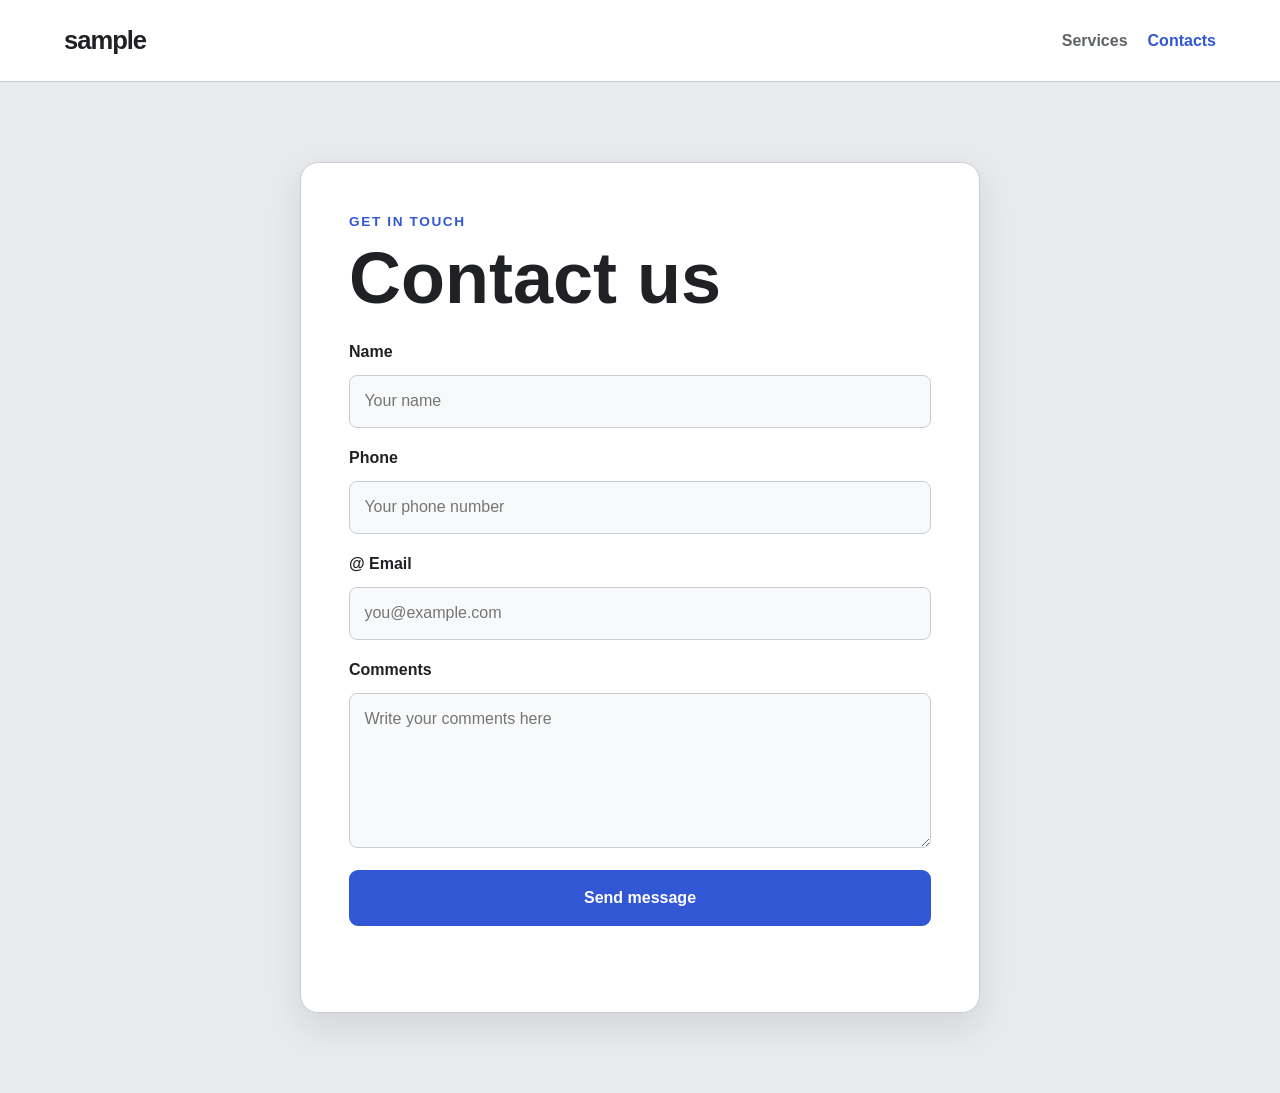
==== Sample_website/Contacts.html @ 57686302 "Initial website commit" ====
<!DOCTYPE html>
<html lang="en">
<head>
  <meta charset="UTF-8">
  <meta name="viewport" content="width=device-width, initial-scale=1.0">
  <title>Sample | Contacts</title>
  <link rel="stylesheet" href="design.css">
</head>
<body>
  <header class="site-header">
    <a class="logo" href="main.html">sample</a>
    <nav aria-label="Main navigation">
      <a href="Services.html">Services</a>
      <a aria-current="page" href="Contacts.html">Contacts</a>
    </nav>
  </header>

  <main class="page-content">
    <section class="contact-card card">
      <p class="eyebrow">Get in touch</p>
      <h1>Contact us</h1>
      <form id="contact-form">
        <label for="name">Name</label>
        <input id="name" name="name" type="text" placeholder="Your name" required>

        <label for="phone">Phone</label>
        <input id="phone" name="phone" type="tel" placeholder="Your phone number" required>

        <label for="email">@ Email</label>
        <input id="email" name="email" type="email" placeholder="you@example.com" required>

        <label for="comments">Comments</label>
        <textarea id="comments" name="comments" rows="5" placeholder="Write your comments here" required></textarea>

        <button type="submit">Send message</button>
        <p id="form-message" class="form-message" role="status" aria-live="polite"></p>
      </form>
    </section>
  </main>

  <script src="action.js"></script>
</body>
</html>
---- Sample_website/design.css ----
:root {
  --background: #e8eaed;
  --surface: #ffffff;
  --text: #202124;
  --muted: #5f6368;
  --accent: #3157d5;
  --accent-dark: #2443ab;
  --border: #c9cdd3;
}

* {
  box-sizing: border-box;
}

body {
  min-height: 100vh;
  margin: 0;
  background: var(--background);
  color: var(--text);
  font-family: Arial, Helvetica, sans-serif;
  line-height: 1.6;
}

.site-header {
  display: flex;
  align-items: center;
  justify-content: space-between;
  gap: 2rem;
  padding: 1.25rem clamp(1.25rem, 5vw, 5rem);
  background: var(--surface);
  border-bottom: 1px solid var(--border);
}

.logo {
  color: var(--text);
  font-size: 1.6rem;
  font-weight: 800;
  letter-spacing: -0.04em;
  text-decoration: none;
}

nav {
  display: flex;
  gap: 1.25rem;
}

nav a {
  color: var(--muted);
  font-weight: 700;
  text-decoration: none;
}

nav a:hover,
nav a[aria-current="page"] {
  color: var(--accent);
}

.hero,
.page-content {
  width: min(1100px, calc(100% - 2rem));
  margin: 0 auto;
}

.hero {
  display: grid;
  min-height: calc(100vh - 83px);
  place-items: center;
}

.page-content {
  padding: 5rem 0;
}

.card {
  padding: clamp(1.5rem, 4vw, 3rem);
  background: var(--surface);
  border: 1px solid var(--border);
  border-radius: 18px;
  box-shadow: 0 14px 35px rgb(32 33 36 / 10%);
}

.hero .card {
  max-width: 720px;
  text-align: center;
}

h1,
h2,
p {
  margin-top: 0;
}

h1 {
  margin-bottom: 1rem;
  font-size: clamp(2.2rem, 7vw, 4.5rem);
  line-height: 1.05;
}

h2 {
  line-height: 1.2;
}

.eyebrow {
  margin-bottom: 0.5rem;
  color: var(--accent);
  font-size: 0.85rem;
  font-weight: 800;
  letter-spacing: 0.12em;
  text-transform: uppercase;
}

.button-row {
  display: flex;
  flex-wrap: wrap;
  justify-content: center;
  gap: 0.75rem;
  margin-top: 2rem;
}

.button,
button {
  display: inline-block;
  padding: 0.8rem 1.15rem;
  border: 2px solid var(--accent);
  border-radius: 9px;
  background: var(--accent);
  color: #ffffff;
  font: inherit;
  font-weight: 700;
  text-decoration: none;
  cursor: pointer;
}

.button:hover,
button:hover {
  border-color: var(--accent-dark);
  background: var(--accent-dark);
}

.button-secondary {
  background: transparent;
  color: var(--accent);
}

.service-grid {
  display: grid;
  grid-template-columns: repeat(3, 1fr);
  gap: 1rem;
}

.contact-card {
  width: min(680px, 100%);
  margin: 0 auto;
}

form {
  display: grid;
  gap: 0.65rem;
}

label {
  margin-top: 0.4rem;
  font-weight: 700;
}

input,
textarea {
  width: 100%;
  padding: 0.8rem 0.9rem;
  border: 1px solid var(--border);
  border-radius: 8px;
  background: #f8f9fa;
  color: var(--text);
  font: inherit;
}

input:focus,
textarea:focus {
  border-color: var(--accent);
  outline: 3px solid rgb(49 87 213 / 18%);
}

form button {
  margin-top: 0.75rem;
}

.form-message {
  min-height: 1.5rem;
  margin: 0.25rem 0 0;
  color: #176b38;
  font-weight: 700;
  text-align: center;
}

@media (max-width: 700px) {
  .site-header {
    align-items: flex-start;
    flex-direction: column;
    gap: 0.75rem;
  }

  .service-grid {
    grid-template-columns: 1fr;
  }

  .page-content {
    padding: 3rem 0;
  }
}
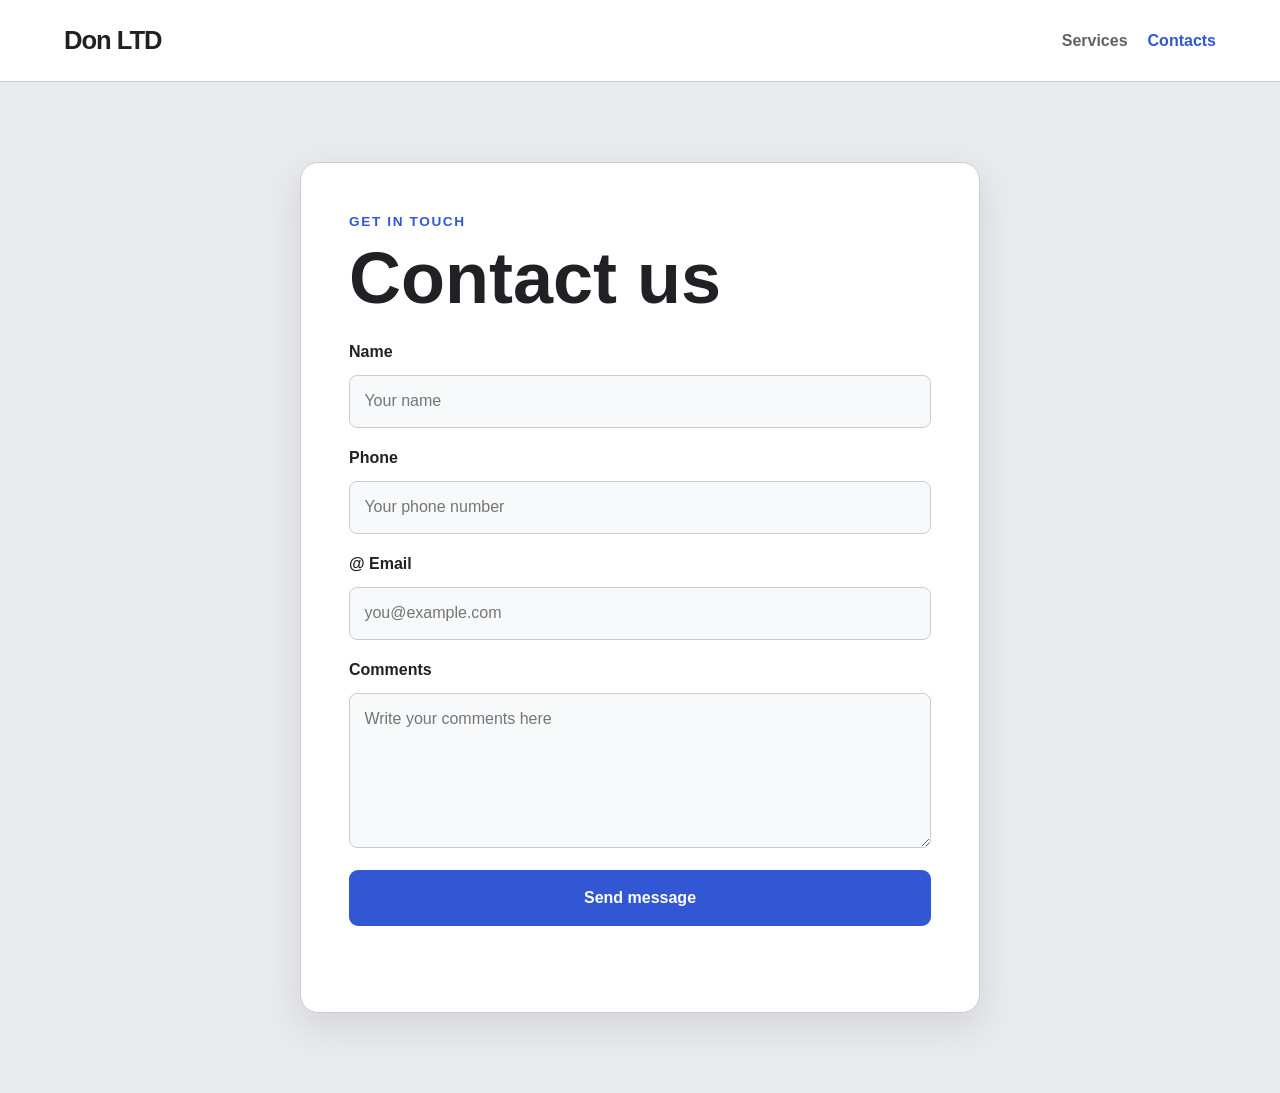
==== commit 9f9ccb01: "Make Sample Website discoverable on the dashboard" ====
--- a/Sample_website/Contacts.html
+++ b/Sample_website/Contacts.html
@@ -8,7 +8,7 @@
 </head>
 <body>
   <header class="site-header">
-    <a class="logo" href="main.html">sample</a>
+    <a class="logo" href="index.html">Don LTD</a>
     <nav aria-label="Main navigation">
       <a href="Services.html">Services</a>
       <a aria-current="page" href="Contacts.html">Contacts</a>
